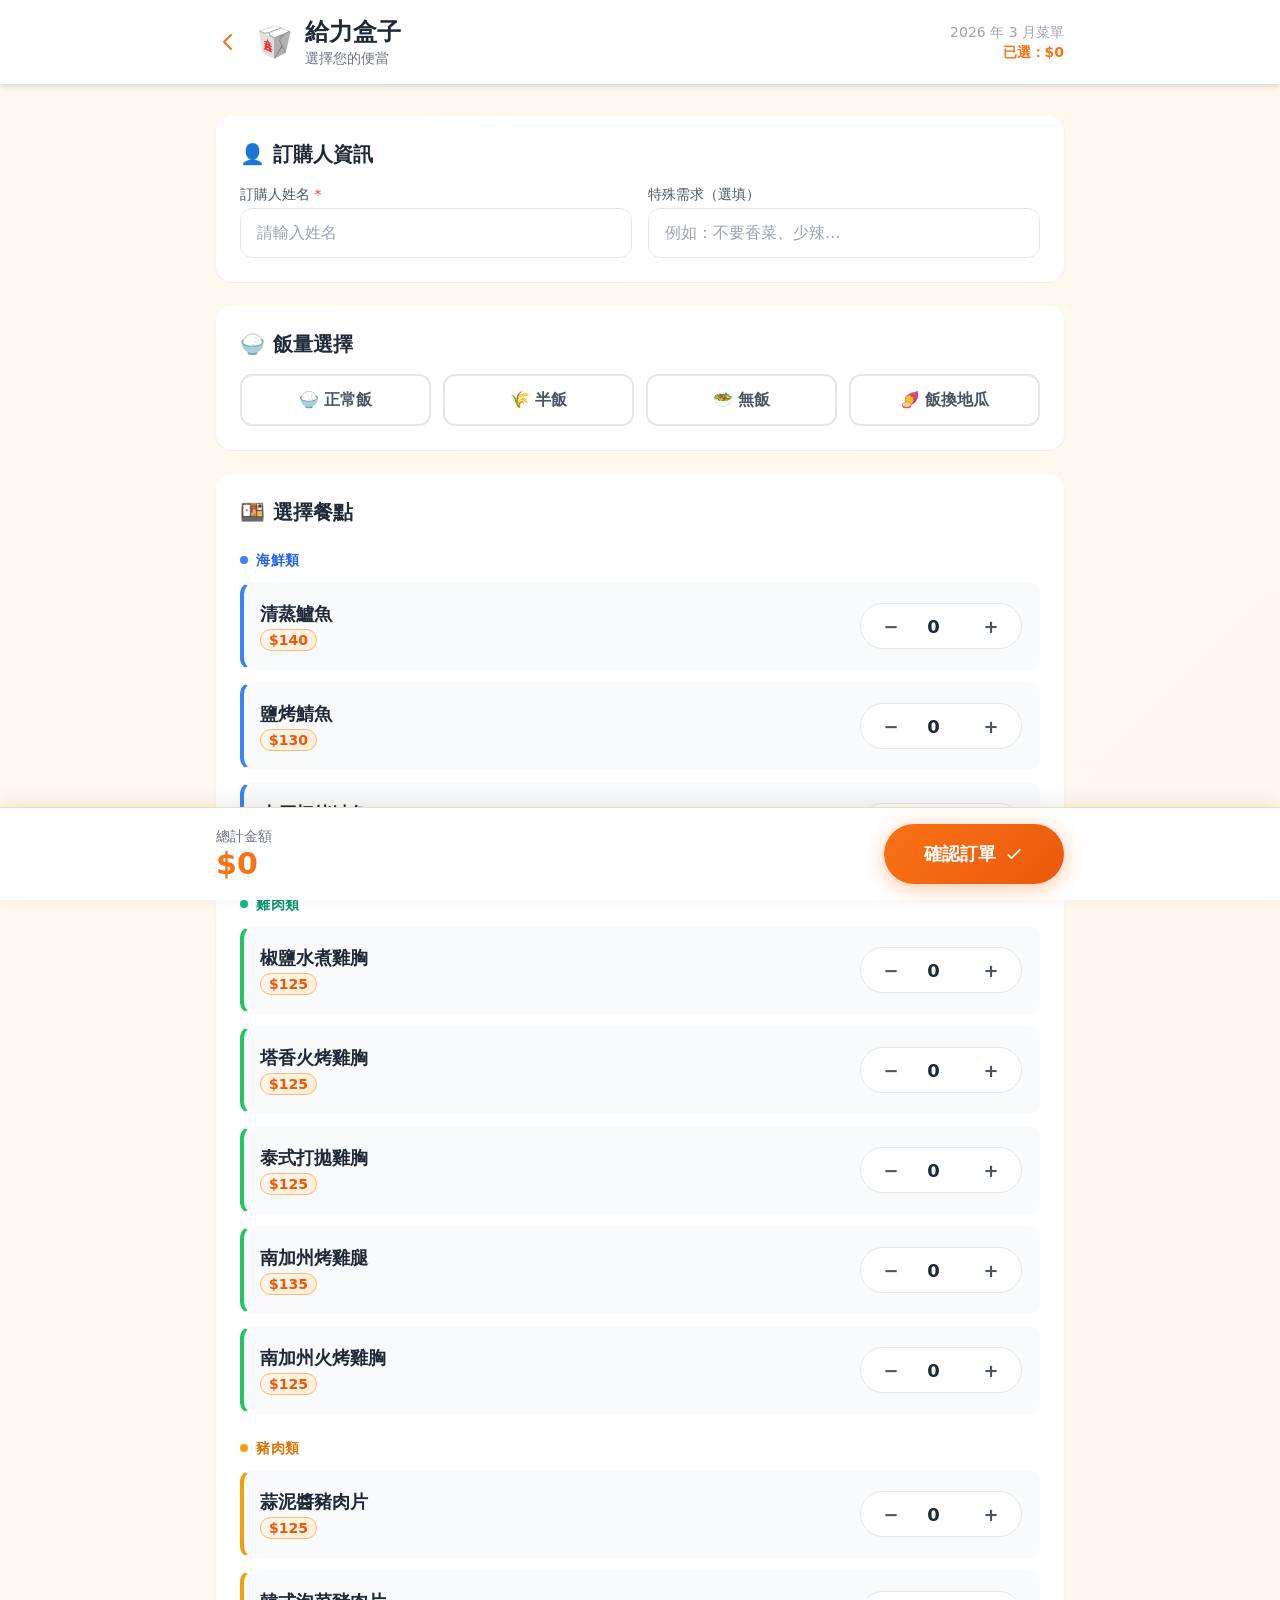
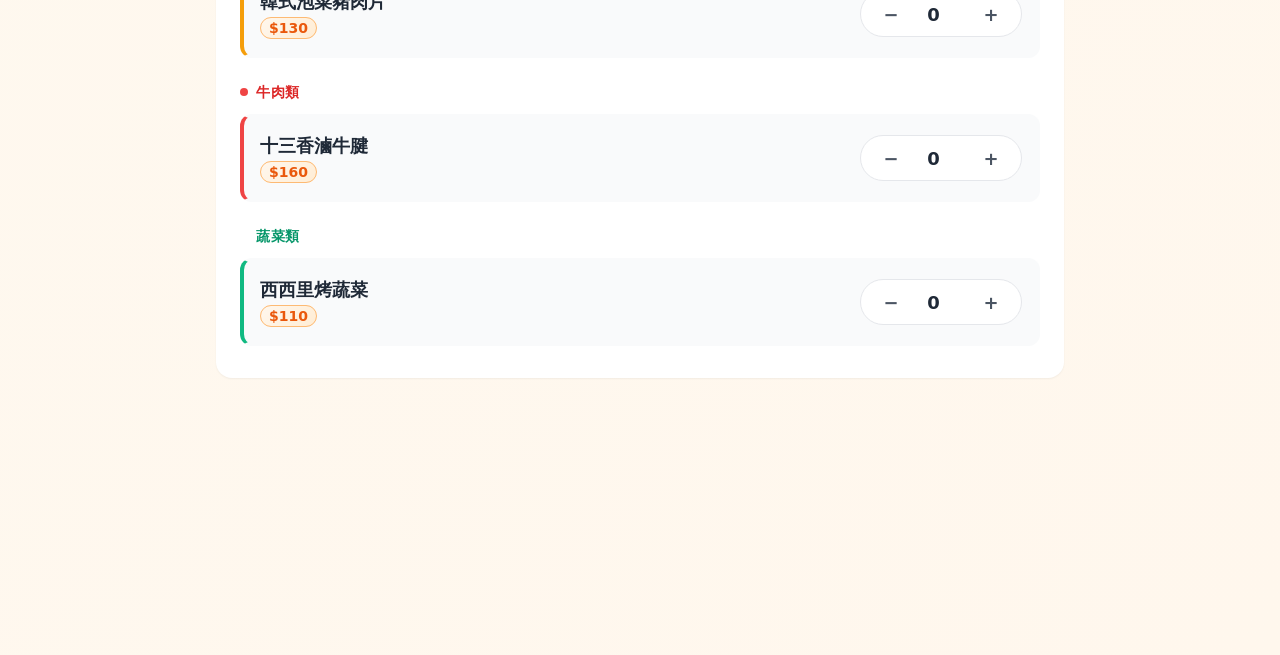
==== order.html @ 9b03ad9f "Initial commit" ====
<!DOCTYPE html>
<html lang="zh-TW">
<head>
  <meta charset="UTF-8">
  <meta name="viewport" content="width=device-width, initial-scale=1.0">
  <title>訂便當｜給力盒子</title>
  <link rel="stylesheet" href="tailwind 1.css">
  <style>
    body {
      background: linear-gradient(135deg, #fef9f0 0%, #fff7ed 100%);
      min-height: 100vh;
    }
    .menu-card {
      transition: all 0.2s ease;
      border: 2px solid transparent;
    }
    .menu-card:hover {
      border-color: #f97316;
      box-shadow: 0 4px 20px rgba(249,115,22,0.15);
      transform: translateY(-2px);
    }
    .menu-card.selected {
      border-color: #f97316;
      background: #fff7ed;
    }
    .qty-btn {
      width: 36px;
      height: 36px;
      border-radius: 50%;
      display: flex;
      align-items: center;
      justify-content: center;
      font-size: 18px;
      font-weight: bold;
      cursor: pointer;
      transition: background 0.2s;
      user-select: none;
    }
    .qty-btn:hover {
      background: #f97316;
      color: white;
    }
    .qty-input {
      width: 48px;
      text-align: center;
      font-size: 18px;
      font-weight: bold;
      border: none;
      background: transparent;
      color: #1f2937;
    }
    .qty-input:focus {
      outline: none;
    }
    .submit-btn {
      background: linear-gradient(135deg, #f97316, #ea580c);
      transition: all 0.3s ease;
      box-shadow: 0 4px 20px rgba(249,115,22,0.4);
    }
    .submit-btn:hover {
      background: linear-gradient(135deg, #ea580c, #c2410c);
      box-shadow: 0 8px 30px rgba(249,115,22,0.5);
      transform: translateY(-2px);
    }
    .rice-option input[type="radio"]:checked + label {
      background: #f97316;
      color: white;
      border-color: #f97316;
    }
    /* Modal */
    .modal-overlay {
      display: none;
      position: fixed;
      inset: 0;
      background: rgba(0,0,0,0.5);
      z-index: 50;
      align-items: center;
      justify-content: center;
    }
    .modal-overlay.active {
      display: flex;
    }
    .modal-box {
      background: white;
      border-radius: 1.5rem;
      padding: 2.5rem;
      max-width: 500px;
      width: 90%;
      max-height: 80vh;
      overflow-y: auto;
      box-shadow: 0 25px 60px rgba(0,0,0,0.2);
      animation: slideUp 0.3s ease;
    }
    @keyframes slideUp {
      from { transform: translateY(40px); opacity: 0; }
      to { transform: translateY(0); opacity: 1; }
    }
    .price-tag {
      background: linear-gradient(135deg, #fff7ed, #ffedd5);
      border: 1px solid #fdba74;
      color: #ea580c;
    }
    .category-fish { border-left: 4px solid #3b82f6; }
    .category-chicken { border-left: 4px solid #22c55e; }
    .category-pork { border-left: 4px solid #f59e0b; }
    .category-beef { border-left: 4px solid #ef4444; }
    .category-veg { border-left: 4px solid #10b981; }
    .sticky-bar {
      position: sticky;
      bottom: 0;
      background: white;
      border-top: 1px solid #fed7aa;
      box-shadow: 0 -4px 20px rgba(0,0,0,0.08);
    }
  </style>
</head>
<body>

  <!-- Header -->
  <header class="bg-white shadow-md">
    <div class="max-w-4xl mx-auto px-6 py-4 flex items-center justify-between">
      <div class="flex items-center space-x-3">
        <a href="index.html" class="text-orange-500 hover:text-orange-600 mr-1">
          <svg xmlns="http://www.w3.org/2000/svg" class="h-6 w-6" fill="none" viewBox="0 0 24 24" stroke="currentColor">
            <path stroke-linecap="round" stroke-linejoin="round" stroke-width="2" d="M15 19l-7-7 7-7" />
          </svg>
        </a>
        <span class="text-3xl">🥡</span>
        <div>
          <h1 class="text-2xl font-bold text-gray-800">給力盒子</h1>
          <p class="text-sm text-gray-500">選擇您的便當</p>
        </div>
      </div>
      <div class="text-right">
        <p class="text-sm text-gray-400">2026 年 3 月菜單</p>
        <p class="text-orange-500 font-semibold text-sm" id="header-total">已選：$0</p>
      </div>
    </div>
  </header>

  <!-- Main Content -->
  <main class="max-w-4xl mx-auto px-6 py-8 pb-40">

    <!-- 訂購人資訊 -->
    <div class="bg-white rounded-2xl shadow-sm p-6 mb-6">
      <h2 class="text-xl font-bold text-gray-800 mb-4 flex items-center">
        <span class="mr-2">👤</span> 訂購人資訊
      </h2>
      <div class="grid grid-cols-1 gap-4 sm:grid-cols-2">
        <div>
          <label class="block text-sm font-medium text-gray-600 mb-1">訂購人姓名 <span class="text-red-500">*</span></label>
          <input
            type="text"
            id="orderer-name"
            placeholder="請輸入姓名"
            class="w-full border border-gray-200 rounded-xl px-4 py-3 text-gray-800 focus:outline-none focus:ring-2 focus:ring-orange-300 focus:border-orange-400"
          >
        </div>
        <div>
          <label class="block text-sm font-medium text-gray-600 mb-1">特殊需求（選填）</label>
          <input
            type="text"
            id="special-request"
            placeholder="例如：不要香菜、少辣..."
            class="w-full border border-gray-200 rounded-xl px-4 py-3 text-gray-800 focus:outline-none focus:ring-2 focus:ring-orange-300 focus:border-orange-400"
          >
        </div>
      </div>
    </div>

    <!-- 飯量選擇 -->
    <div class="bg-white rounded-2xl shadow-sm p-6 mb-6">
      <h2 class="text-xl font-bold text-gray-800 mb-4 flex items-center">
        <span class="mr-2">🍚</span> 飯量選擇
      </h2>
      <div class="grid grid-cols-2 sm:grid-cols-4 gap-3">
        <div class="rice-option">
          <input type="radio" name="rice" id="rice-normal" value="正常飯" class="hidden">
          <label for="rice-normal" class="block text-center border-2 border-gray-200 rounded-xl py-3 px-2 cursor-pointer font-semibold text-gray-600 hover:border-orange-400 hover:text-orange-500 transition-all">
            🍚 正常飯
          </label>
        </div>
        <div class="rice-option">
          <input type="radio" name="rice" id="rice-half" value="半飯" class="hidden">
          <label for="rice-half" class="block text-center border-2 border-gray-200 rounded-xl py-3 px-2 cursor-pointer font-semibold text-gray-600 hover:border-orange-400 hover:text-orange-500 transition-all">
            🌾 半飯
          </label>
        </div>
        <div class="rice-option">
          <input type="radio" name="rice" id="rice-none" value="無飯" class="hidden">
          <label for="rice-none" class="block text-center border-2 border-gray-200 rounded-xl py-3 px-2 cursor-pointer font-semibold text-gray-600 hover:border-orange-400 hover:text-orange-500 transition-all">
            🥗 無飯
          </label>
        </div>
        <div class="rice-option">
          <input type="radio" name="rice" id="rice-sweet-potato" value="飯換地瓜" class="hidden">
          <label for="rice-sweet-potato" class="block text-center border-2 border-gray-200 rounded-xl py-3 px-2 cursor-pointer font-semibold text-gray-600 hover:border-orange-400 hover:text-orange-500 transition-all">
            🍠 飯換地瓜
          </label>
        </div>
      </div>
    </div>

    <!-- 菜單列表 -->
    <div class="bg-white rounded-2xl shadow-sm p-6 mb-6">
      <h2 class="text-xl font-bold text-gray-800 mb-6 flex items-center">
        <span class="mr-2">🍱</span> 選擇餐點
      </h2>

      <!-- 海鮮類 -->
      <div class="mb-6">
        <h3 class="text-sm font-bold text-blue-600 uppercase tracking-wider mb-3 flex items-center">
          <span class="w-2 h-2 bg-blue-500 rounded-full mr-2"></span> 海鮮類
        </h3>
        <div class="space-y-3">
          <div class="menu-card bg-gray-50 rounded-xl p-4 category-fish" data-name="清蒸鱸魚" data-price="140">
            <div class="flex items-center justify-between">
              <div class="flex-1">
                <p class="font-bold text-gray-800 text-lg">清蒸鱸魚</p>
                <span class="price-tag text-sm font-semibold px-2 py-0.5 rounded-full">$140</span>
              </div>
              <div class="flex items-center space-x-2 bg-white rounded-full px-3 py-1 border border-gray-200">
                <button class="qty-btn text-gray-600 hover:text-white" onclick="changeQty(this, -1)">−</button>
                <input class="qty-input" type="number" value="0" min="0" max="20" onchange="updateTotal()">
                <button class="qty-btn text-gray-600 hover:text-white" onclick="changeQty(this, 1)">+</button>
              </div>
            </div>
          </div>
          <div class="menu-card bg-gray-50 rounded-xl p-4 category-fish" data-name="鹽烤鯖魚" data-price="130">
            <div class="flex items-center justify-between">
              <div class="flex-1">
                <p class="font-bold text-gray-800 text-lg">鹽烤鯖魚</p>
                <span class="price-tag text-sm font-semibold px-2 py-0.5 rounded-full">$130</span>
              </div>
              <div class="flex items-center space-x-2 bg-white rounded-full px-3 py-1 border border-gray-200">
                <button class="qty-btn text-gray-600 hover:text-white" onclick="changeQty(this, -1)">−</button>
                <input class="qty-input" type="number" value="0" min="0" max="20" onchange="updateTotal()">
                <button class="qty-btn text-gray-600 hover:text-white" onclick="changeQty(this, 1)">+</button>
              </div>
            </div>
          </div>
          <div class="menu-card bg-gray-50 rounded-xl p-4 category-fish" data-name="大厚切烤鮭魚" data-price="220">
            <div class="flex items-center justify-between">
              <div class="flex-1">
                <p class="font-bold text-gray-800 text-lg">大厚切烤鮭魚</p>
                <span class="price-tag text-sm font-semibold px-2 py-0.5 rounded-full">$220</span>
              </div>
              <div class="flex items-center space-x-2 bg-white rounded-full px-3 py-1 border border-gray-200">
                <button class="qty-btn text-gray-600 hover:text-white" onclick="changeQty(this, -1)">−</button>
                <input class="qty-input" type="number" value="0" min="0" max="20" onchange="updateTotal()">
                <button class="qty-btn text-gray-600 hover:text-white" onclick="changeQty(this, 1)">+</button>
              </div>
            </div>
          </div>
        </div>
      </div>

      <!-- 雞肉類 -->
      <div class="mb-6">
        <h3 class="text-sm font-bold text-green-600 uppercase tracking-wider mb-3 flex items-center">
          <span class="w-2 h-2 bg-green-500 rounded-full mr-2"></span> 雞肉類
        </h3>
        <div class="space-y-3">
          <div class="menu-card bg-gray-50 rounded-xl p-4 category-chicken" data-name="椒鹽水煮雞胸" data-price="125">
            <div class="flex items-center justify-between">
              <div class="flex-1">
                <p class="font-bold text-gray-800 text-lg">椒鹽水煮雞胸</p>
                <span class="price-tag text-sm font-semibold px-2 py-0.5 rounded-full">$125</span>
              </div>
              <div class="flex items-center space-x-2 bg-white rounded-full px-3 py-1 border border-gray-200">
                <button class="qty-btn text-gray-600 hover:text-white" onclick="changeQty(this, -1)">−</button>
                <input class="qty-input" type="number" value="0" min="0" max="20" onchange="updateTotal()">
                <button class="qty-btn text-gray-600 hover:text-white" onclick="changeQty(this, 1)">+</button>
              </div>
            </div>
          </div>
          <div class="menu-card bg-gray-50 rounded-xl p-4 category-chicken" data-name="塔香火烤雞胸" data-price="125">
            <div class="flex items-center justify-between">
              <div class="flex-1">
                <p class="font-bold text-gray-800 text-lg">塔香火烤雞胸</p>
                <span class="price-tag text-sm font-semibold px-2 py-0.5 rounded-full">$125</span>
              </div>
              <div class="flex items-center space-x-2 bg-white rounded-full px-3 py-1 border border-gray-200">
                <button class="qty-btn text-gray-600 hover:text-white" onclick="changeQty(this, -1)">−</button>
                <input class="qty-input" type="number" value="0" min="0" max="20" onchange="updateTotal()">
                <button class="qty-btn text-gray-600 hover:text-white" onclick="changeQty(this, 1)">+</button>
              </div>
            </div>
          </div>
          <div class="menu-card bg-gray-50 rounded-xl p-4 category-chicken" data-name="泰式打拋雞胸" data-price="125">
            <div class="flex items-center justify-between">
              <div class="flex-1">
                <p class="font-bold text-gray-800 text-lg">泰式打拋雞胸</p>
                <span class="price-tag text-sm font-semibold px-2 py-0.5 rounded-full">$125</span>
              </div>
              <div class="flex items-center space-x-2 bg-white rounded-full px-3 py-1 border border-gray-200">
                <button class="qty-btn text-gray-600 hover:text-white" onclick="changeQty(this, -1)">−</button>
                <input class="qty-input" type="number" value="0" min="0" max="20" onchange="updateTotal()">
                <button class="qty-btn text-gray-600 hover:text-white" onclick="changeQty(this, 1)">+</button>
              </div>
            </div>
          </div>
          <div class="menu-card bg-gray-50 rounded-xl p-4 category-chicken" data-name="南加州烤雞腿" data-price="135">
            <div class="flex items-center justify-between">
              <div class="flex-1">
                <p class="font-bold text-gray-800 text-lg">南加州烤雞腿</p>
                <span class="price-tag text-sm font-semibold px-2 py-0.5 rounded-full">$135</span>
              </div>
              <div class="flex items-center space-x-2 bg-white rounded-full px-3 py-1 border border-gray-200">
                <button class="qty-btn text-gray-600 hover:text-white" onclick="changeQty(this, -1)">−</button>
                <input class="qty-input" type="number" value="0" min="0" max="20" onchange="updateTotal()">
                <button class="qty-btn text-gray-600 hover:text-white" onclick="changeQty(this, 1)">+</button>
              </div>
            </div>
          </div>
          <div class="menu-card bg-gray-50 rounded-xl p-4 category-chicken" data-name="南加州火烤雞胸" data-price="125">
            <div class="flex items-center justify-between">
              <div class="flex-1">
                <p class="font-bold text-gray-800 text-lg">南加州火烤雞胸</p>
                <span class="price-tag text-sm font-semibold px-2 py-0.5 rounded-full">$125</span>
              </div>
              <div class="flex items-center space-x-2 bg-white rounded-full px-3 py-1 border border-gray-200">
                <button class="qty-btn text-gray-600 hover:text-white" onclick="changeQty(this, -1)">−</button>
                <input class="qty-input" type="number" value="0" min="0" max="20" onchange="updateTotal()">
                <button class="qty-btn text-gray-600 hover:text-white" onclick="changeQty(this, 1)">+</button>
              </div>
            </div>
          </div>
        </div>
      </div>

      <!-- 豬肉類 -->
      <div class="mb-6">
        <h3 class="text-sm font-bold text-yellow-600 uppercase tracking-wider mb-3 flex items-center">
          <span class="w-2 h-2 bg-yellow-500 rounded-full mr-2"></span> 豬肉類
        </h3>
        <div class="space-y-3">
          <div class="menu-card bg-gray-50 rounded-xl p-4 category-pork" data-name="蒜泥醬豬肉片" data-price="125">
            <div class="flex items-center justify-between">
              <div class="flex-1">
                <p class="font-bold text-gray-800 text-lg">蒜泥醬豬肉片</p>
                <span class="price-tag text-sm font-semibold px-2 py-0.5 rounded-full">$125</span>
              </div>
              <div class="flex items-center space-x-2 bg-white rounded-full px-3 py-1 border border-gray-200">
                <button class="qty-btn text-gray-600 hover:text-white" onclick="changeQty(this, -1)">−</button>
                <input class="qty-input" type="number" value="0" min="0" max="20" onchange="updateTotal()">
                <button class="qty-btn text-gray-600 hover:text-white" onclick="changeQty(this, 1)">+</button>
              </div>
            </div>
          </div>
          <div class="menu-card bg-gray-50 rounded-xl p-4 category-pork" data-name="韓式泡菜豬肉片" data-price="130">
            <div class="flex items-center justify-between">
              <div class="flex-1">
                <p class="font-bold text-gray-800 text-lg">韓式泡菜豬肉片</p>
                <span class="price-tag text-sm font-semibold px-2 py-0.5 rounded-full">$130</span>
              </div>
              <div class="flex items-center space-x-2 bg-white rounded-full px-3 py-1 border border-gray-200">
                <button class="qty-btn text-gray-600 hover:text-white" onclick="changeQty(this, -1)">−</button>
                <input class="qty-input" type="number" value="0" min="0" max="20" onchange="updateTotal()">
                <button class="qty-btn text-gray-600 hover:text-white" onclick="changeQty(this, 1)">+</button>
              </div>
            </div>
          </div>
        </div>
      </div>

      <!-- 牛肉類 -->
      <div class="mb-6">
        <h3 class="text-sm font-bold text-red-600 uppercase tracking-wider mb-3 flex items-center">
          <span class="w-2 h-2 bg-red-500 rounded-full mr-2"></span> 牛肉類
        </h3>
        <div class="space-y-3">
          <div class="menu-card bg-gray-50 rounded-xl p-4 category-beef" data-name="十三香滷牛腱" data-price="160">
            <div class="flex items-center justify-between">
              <div class="flex-1">
                <p class="font-bold text-gray-800 text-lg">十三香滷牛腱</p>
                <span class="price-tag text-sm font-semibold px-2 py-0.5 rounded-full">$160</span>
              </div>
              <div class="flex items-center space-x-2 bg-white rounded-full px-3 py-1 border border-gray-200">
                <button class="qty-btn text-gray-600 hover:text-white" onclick="changeQty(this, -1)">−</button>
                <input class="qty-input" type="number" value="0" min="0" max="20" onchange="updateTotal()">
                <button class="qty-btn text-gray-600 hover:text-white" onclick="changeQty(this, 1)">+</button>
              </div>
            </div>
          </div>
        </div>
      </div>

      <!-- 蔬菜類 -->
      <div class="mb-2">
        <h3 class="text-sm font-bold text-emerald-600 uppercase tracking-wider mb-3 flex items-center">
          <span class="w-2 h-2 bg-emerald-500 rounded-full mr-2"></span> 蔬菜類
        </h3>
        <div class="space-y-3">
          <div class="menu-card bg-gray-50 rounded-xl p-4 category-veg" data-name="西西里烤蔬菜" data-price="110">
            <div class="flex items-center justify-between">
              <div class="flex-1">
                <p class="font-bold text-gray-800 text-lg">西西里烤蔬菜</p>
                <span class="price-tag text-sm font-semibold px-2 py-0.5 rounded-full">$110</span>
              </div>
              <div class="flex items-center space-x-2 bg-white rounded-full px-3 py-1 border border-gray-200">
                <button class="qty-btn text-gray-600 hover:text-white" onclick="changeQty(this, -1)">−</button>
                <input class="qty-input" type="number" value="0" min="0" max="20" onchange="updateTotal()">
                <button class="qty-btn text-gray-600 hover:text-white" onclick="changeQty(this, 1)">+</button>
              </div>
            </div>
          </div>
        </div>
      </div>

    </div>
  </main>

  <!-- 底部固定欄 -->
  <div class="sticky-bar">
    <div class="max-w-4xl mx-auto px-6 py-4 flex items-center justify-between">
      <div>
        <p class="text-gray-500 text-sm">總計金額</p>
        <p class="text-3xl font-extrabold text-orange-500">$<span id="total-price">0</span></p>
      </div>
      <button
        class="submit-btn text-white text-lg font-bold px-10 py-4 rounded-full inline-flex items-center space-x-2"
        onclick="submitOrder()"
      >
        <span>確認訂單</span>
        <svg xmlns="http://www.w3.org/2000/svg" class="h-5 w-5" fill="none" viewBox="0 0 24 24" stroke="currentColor">
          <path stroke-linecap="round" stroke-linejoin="round" stroke-width="2" d="M5 13l4 4L19 7" />
        </svg>
      </button>
    </div>
  </div>

  <!-- 訂單確認 Modal -->
  <div class="modal-overlay" id="confirm-modal">
    <div class="modal-box">
      <div class="text-center mb-6">
        <div class="text-5xl mb-3">🎉</div>
        <h2 class="text-2xl font-extrabold text-gray-800">訂單確認</h2>
        <p class="text-gray-400 text-sm mt-1">感謝您的訂購！</p>
      </div>

      <!-- 訂購人 -->
      <div class="bg-gray-50 rounded-xl p-4 mb-4">
        <p class="text-sm text-gray-500 mb-1">訂購人</p>
        <p class="font-bold text-gray-800 text-lg" id="modal-name">—</p>
        <p class="text-sm text-gray-400 mt-1" id="modal-special">—</p>
      </div>

      <!-- 飯量 -->
      <div class="bg-orange-50 rounded-xl p-4 mb-4">
        <p class="text-sm text-gray-500 mb-1">飯量</p>
        <p class="font-bold text-orange-600 text-lg" id="modal-rice">—</p>
      </div>

      <!-- 餐點明細 -->
      <div class="mb-4">
        <p class="text-sm font-bold text-gray-500 uppercase tracking-wider mb-3">餐點明細</p>
        <div id="modal-items" class="space-y-2"></div>
      </div>

      <!-- 總計 -->
      <div class="border-t-2 border-orange-200 pt-4 flex items-center justify-between">
        <span class="font-bold text-gray-700 text-lg">總計</span>
        <span class="text-3xl font-extrabold text-orange-500">$<span id="modal-total">0</span></span>
      </div>

      <button
        class="mt-6 w-full bg-orange-500 hover:bg-orange-600 text-white font-bold py-4 rounded-xl transition-colors"
        onclick="closeModal()"
      >
        關閉
      </button>
    </div>
  </div>

  <script>
    // 計算總金額
    function updateTotal() {
      let total = 0;
      document.querySelectorAll('.menu-card').forEach(card => {
        const qty = parseInt(card.querySelector('.qty-input').value) || 0;
        const price = parseInt(card.dataset.price);
        total += qty * price;

        // 高亮已選擇的卡片
        if (qty > 0) {
          card.classList.add('selected');
        } else {
          card.classList.remove('selected');
        }
      });
      document.getElementById('total-price').textContent = total;
      document.getElementById('header-total').textContent = `已選：$${total}`;
    }

    // 調整數量
    function changeQty(btn, delta) {
      const container = btn.parentElement;
      const input = container.querySelector('.qty-input');
      let val = parseInt(input.value) || 0;
      val = Math.max(0, Math.min(20, val + delta));
      input.value = val;
      updateTotal();
    }

    // 提交訂單
    function submitOrder() {
      const name = document.getElementById('orderer-name').value.trim();
      if (!name) {
        document.getElementById('orderer-name').classList.add('ring-2', 'ring-red-400');
        document.getElementById('orderer-name').focus();
        document.getElementById('orderer-name').placeholder = '⚠ 請輸入姓名';
        return;
      }
      document.getElementById('orderer-name').classList.remove('ring-2', 'ring-red-400');

      const rice = document.querySelector('input[name="rice"]:checked');
      if (!rice) {
        alert('請選擇飯量！');
        return;
      }

      const items = [];
      let total = 0;
      document.querySelectorAll('.menu-card').forEach(card => {
        const qty = parseInt(card.querySelector('.qty-input').value) || 0;
        if (qty > 0) {
          const name = card.dataset.name;
          const price = parseInt(card.dataset.price);
          items.push({ name, qty, price, subtotal: qty * price });
          total += qty * price;
        }
      });

      if (items.length === 0) {
        alert('請至少選擇一道餐點！');
        return;
      }

      const special = document.getElementById('special-request').value.trim();

      // 填入 Modal
      document.getElementById('modal-name').textContent = name;
      document.getElementById('modal-special').textContent = special ? `特殊需求：${special}` : '無特殊需求';
      document.getElementById('modal-rice').textContent = rice.value;
      document.getElementById('modal-total').textContent = total;

      const itemsEl = document.getElementById('modal-items');
      itemsEl.innerHTML = '';
      items.forEach(item => {
        const row = document.createElement('div');
        row.className = 'flex items-center justify-between bg-gray-50 rounded-lg px-4 py-2';
        row.innerHTML = `
          <div>
            <span class="font-semibold text-gray-800">${item.name}</span>
            <span class="text-gray-400 text-sm ml-2">× ${item.qty}</span>
          </div>
          <span class="font-bold text-gray-700">$${item.subtotal}</span>
        `;
        itemsEl.appendChild(row);
      });

      document.getElementById('confirm-modal').classList.add('active');
    }

    function closeModal() {
      document.getElementById('confirm-modal').classList.remove('active');
    }

    // 點選 modal 背景關閉
    document.getElementById('confirm-modal').addEventListener('click', function(e) {
      if (e.target === this) closeModal();
    });
  </script>

</body>
</html>
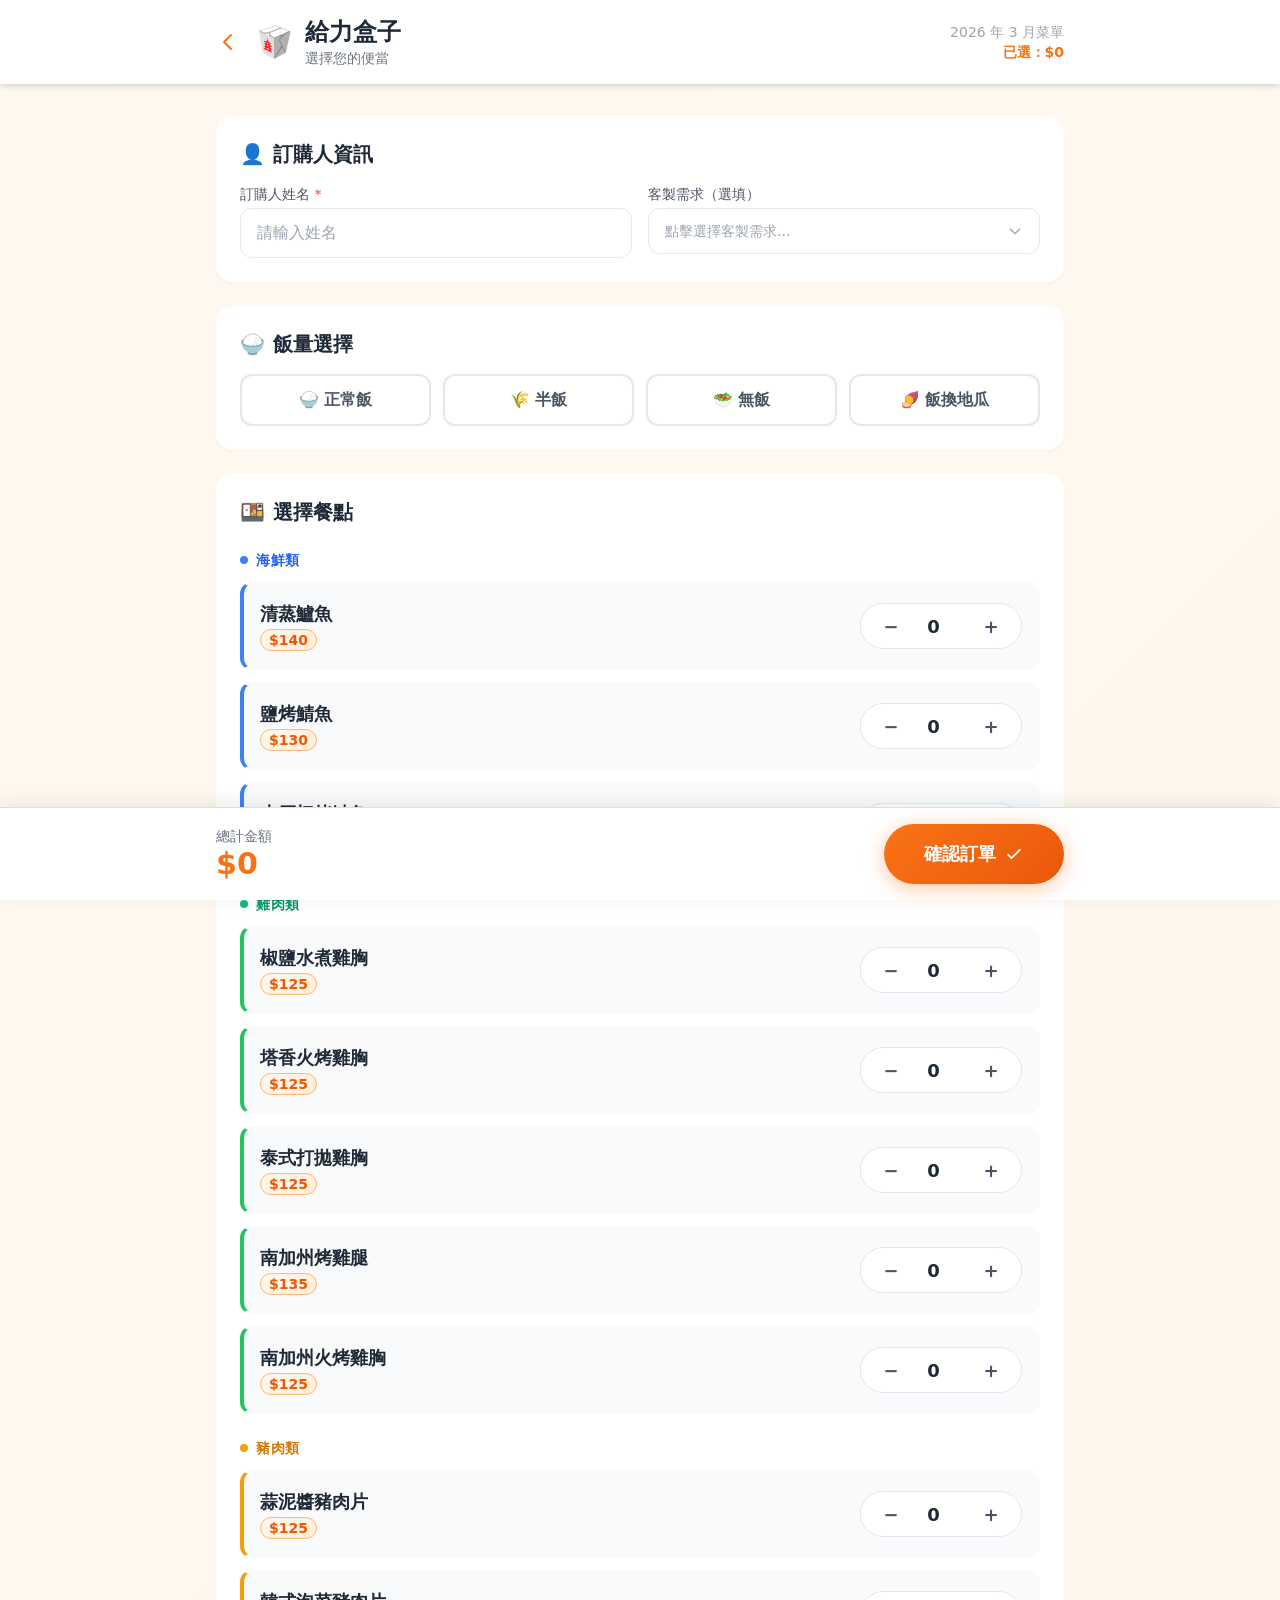
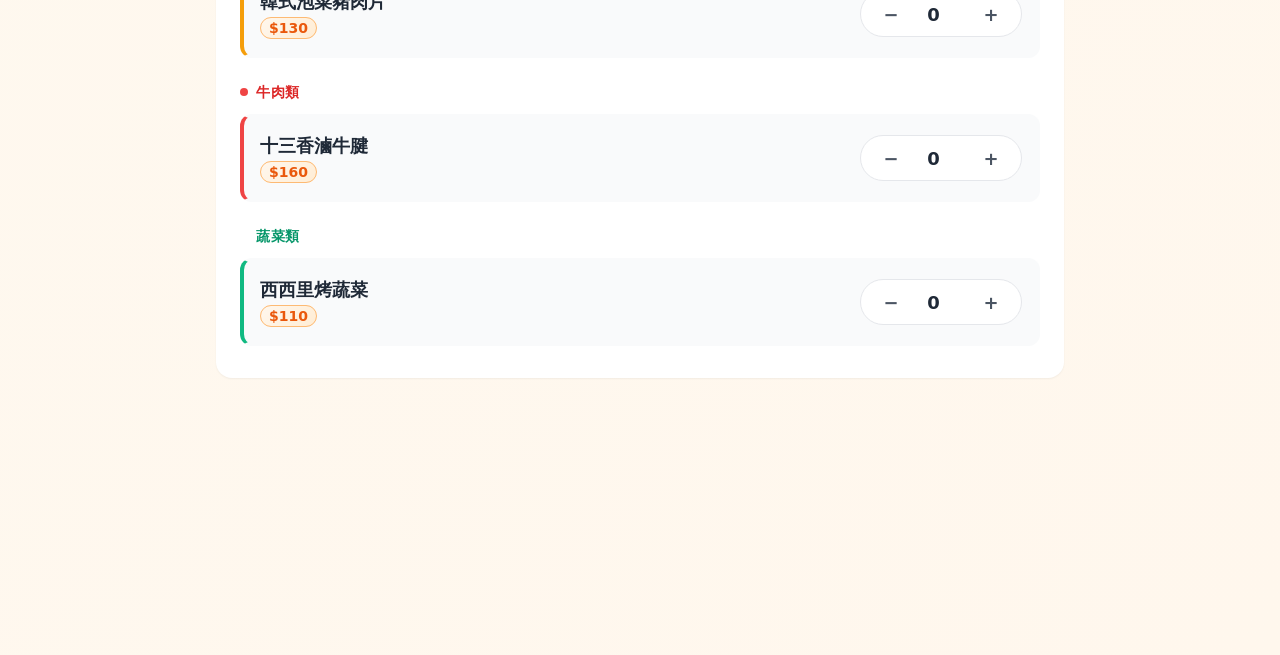
==== commit c1553bde: "modification for double selection" ====
--- a/order.html
+++ b/order.html
@@ -62,11 +62,12 @@
       box-shadow: 0 8px 30px rgba(249,115,22,0.5);
       transform: translateY(-2px);
     }
-    .rice-option input[type="radio"]:checked + label {
+    .rice-option input[type="checkbox"]:checked + label {
       background: #f97316;
       color: white;
       border-color: #f97316;
     }
+    .custom-req-dropdown label { transition: background 0.15s; }
     /* Modal */
     .modal-overlay {
       display: none;
@@ -156,14 +157,35 @@
             class="w-full border border-gray-200 rounded-xl px-4 py-3 text-gray-800 focus:outline-none focus:ring-2 focus:ring-orange-300 focus:border-orange-400"
           >
         </div>
-        <div>
-          <label class="block text-sm font-medium text-gray-600 mb-1">特殊需求（選填）</label>
-          <input
-            type="text"
-            id="special-request"
-            placeholder="例如：不要香菜、少辣..."
-            class="w-full border border-gray-200 rounded-xl px-4 py-3 text-gray-800 focus:outline-none focus:ring-2 focus:ring-orange-300 focus:border-orange-400"
-          >
+        <div class="relative" id="custom-req-wrapper">
+          <label class="block text-sm font-medium text-gray-600 mb-1">客製需求（選填）</label>
+          <button type="button" id="custom-req-toggle" onclick="toggleCustomReq()"
+            class="w-full border border-gray-200 rounded-xl px-4 py-3 text-left bg-white focus:outline-none focus:ring-2 focus:ring-orange-300 focus:border-orange-400 flex items-center justify-between">
+            <span id="custom-req-display" class="text-gray-400 text-sm">點擊選擇客製需求...</span>
+            <svg class="h-4 w-4 text-gray-400 flex-shrink-0" fill="none" viewBox="0 0 24 24" stroke="currentColor">
+              <path stroke-linecap="round" stroke-linejoin="round" stroke-width="2" d="M19 9l-7 7-7-7"/>
+            </svg>
+          </button>
+          <div id="custom-req-dropdown" class="hidden absolute z-20 w-full bg-white border border-gray-200 rounded-xl mt-1 shadow-lg p-3">
+            <label class="flex items-center gap-2 py-2 px-2 cursor-pointer hover:bg-gray-50 rounded-lg">
+              <input type="checkbox" name="custom-req" value="不要豆干" class="accent-orange-500 w-4 h-4" onchange="updateCustomReqDisplay()">
+              <span class="text-gray-700 text-sm">不要豆干</span>
+            </label>
+            <label class="flex items-center gap-2 py-2 px-2 cursor-pointer hover:bg-gray-50 rounded-lg">
+              <input type="checkbox" name="custom-req" value="不要海帶" class="accent-orange-500 w-4 h-4" onchange="updateCustomReqDisplay()">
+              <span class="text-gray-700 text-sm">不要海帶</span>
+            </label>
+            <label class="flex items-center gap-2 py-2 px-2 cursor-pointer hover:bg-gray-50 rounded-lg">
+              <input type="checkbox" name="custom-req" value="不要高麗菜" class="accent-orange-500 w-4 h-4" onchange="updateCustomReqDisplay()">
+              <span class="text-gray-700 text-sm">不要高麗菜</span>
+            </label>
+            <div class="border-t border-gray-100 mt-2 pt-2">
+              <p class="text-xs text-gray-400 px-2 mb-1">其他需求（選填）</p>
+              <input type="text" id="special-request" placeholder="例如：不要香菜、少辣..."
+                class="w-full border border-gray-200 rounded-lg px-3 py-2 text-sm text-gray-800 focus:outline-none focus:ring-2 focus:ring-orange-300"
+                oninput="updateCustomReqDisplay()">
+            </div>
+          </div>
         </div>
       </div>
     </div>
@@ -175,25 +197,25 @@
       </h2>
       <div class="grid grid-cols-2 sm:grid-cols-4 gap-3">
         <div class="rice-option">
-          <input type="radio" name="rice" id="rice-normal" value="正常飯" class="hidden">
+          <input type="checkbox" name="rice" id="rice-normal" value="正常飯" class="hidden">
           <label for="rice-normal" class="block text-center border-2 border-gray-200 rounded-xl py-3 px-2 cursor-pointer font-semibold text-gray-600 hover:border-orange-400 hover:text-orange-500 transition-all">
             🍚 正常飯
           </label>
         </div>
         <div class="rice-option">
-          <input type="radio" name="rice" id="rice-half" value="半飯" class="hidden">
+          <input type="checkbox" name="rice" id="rice-half" value="半飯" class="hidden">
           <label for="rice-half" class="block text-center border-2 border-gray-200 rounded-xl py-3 px-2 cursor-pointer font-semibold text-gray-600 hover:border-orange-400 hover:text-orange-500 transition-all">
             🌾 半飯
           </label>
         </div>
         <div class="rice-option">
-          <input type="radio" name="rice" id="rice-none" value="無飯" class="hidden">
+          <input type="checkbox" name="rice" id="rice-none" value="無飯" class="hidden">
           <label for="rice-none" class="block text-center border-2 border-gray-200 rounded-xl py-3 px-2 cursor-pointer font-semibold text-gray-600 hover:border-orange-400 hover:text-orange-500 transition-all">
             🥗 無飯
           </label>
         </div>
         <div class="rice-option">
-          <input type="radio" name="rice" id="rice-sweet-potato" value="飯換地瓜" class="hidden">
+          <input type="checkbox" name="rice" id="rice-sweet-potato" value="飯換地瓜" class="hidden">
           <label for="rice-sweet-potato" class="block text-center border-2 border-gray-200 rounded-xl py-3 px-2 cursor-pointer font-semibold text-gray-600 hover:border-orange-400 hover:text-orange-500 transition-all">
             🍠 飯換地瓜
           </label>
@@ -514,11 +536,12 @@
       }
       document.getElementById('orderer-name').classList.remove('ring-2', 'ring-red-400');
 
-      const rice = document.querySelector('input[name="rice"]:checked');
-      if (!rice) {
+      const riceChecked = Array.from(document.querySelectorAll('input[name="rice"]:checked'));
+      if (riceChecked.length === 0) {
         alert('請選擇飯量！');
         return;
       }
+      const riceValue = riceChecked.map(r => r.value).join('、');
 
       const items = [];
       let total = 0;
@@ -537,12 +560,14 @@
         return;
       }
 
-      const special = document.getElementById('special-request').value.trim();
+      const checkedReqs = Array.from(document.querySelectorAll('input[name="custom-req"]:checked')).map(c => c.value);
+      const textReq = document.getElementById('special-request').value.trim();
+      const special = [...checkedReqs, ...(textReq ? [textReq] : [])].join('、');
 
       // 填入 Modal
       document.getElementById('modal-name').textContent = name;
-      document.getElementById('modal-special').textContent = special ? `特殊需求：${special}` : '無特殊需求';
-      document.getElementById('modal-rice').textContent = rice.value;
+      document.getElementById('modal-special').textContent = special ? `客製需求：${special}` : '無客製需求';
+      document.getElementById('modal-rice').textContent = riceValue;
       document.getElementById('modal-total').textContent = total;
 
       const itemsEl = document.getElementById('modal-items');
@@ -571,7 +596,33 @@
     document.getElementById('confirm-modal').addEventListener('click', function(e) {
       if (e.target === this) closeModal();
     });
-  </script>
+
+    // 客製需求下拉
+    function toggleCustomReq() {
+      document.getElementById('custom-req-dropdown').classList.toggle('hidden');
+    }
+
+    function updateCustomReqDisplay() {
+      const checked = Array.from(document.querySelectorAll('input[name="custom-req"]:checked')).map(c => c.value);
+      const text = document.getElementById('special-request').value.trim();
+      const all = [...checked, ...(text ? [text] : [])];
+      const display = document.getElementById('custom-req-display');
+      if (all.length === 0) {
+        display.textContent = '點擊選擇客製需求...';
+        display.className = 'text-gray-400 text-sm';
+      } else {
+        display.textContent = all.join('、');
+        display.className = 'text-gray-800 text-sm';
+      }
+    }
+
+    document.addEventListener('click', function(e) {
+      const wrapper = document.getElementById('custom-req-wrapper');
+      if (wrapper && !wrapper.contains(e.target)) {
+        document.getElementById('custom-req-dropdown').classList.add('hidden');
+      }
+    });
+</script>
 
 </body>
 </html>
